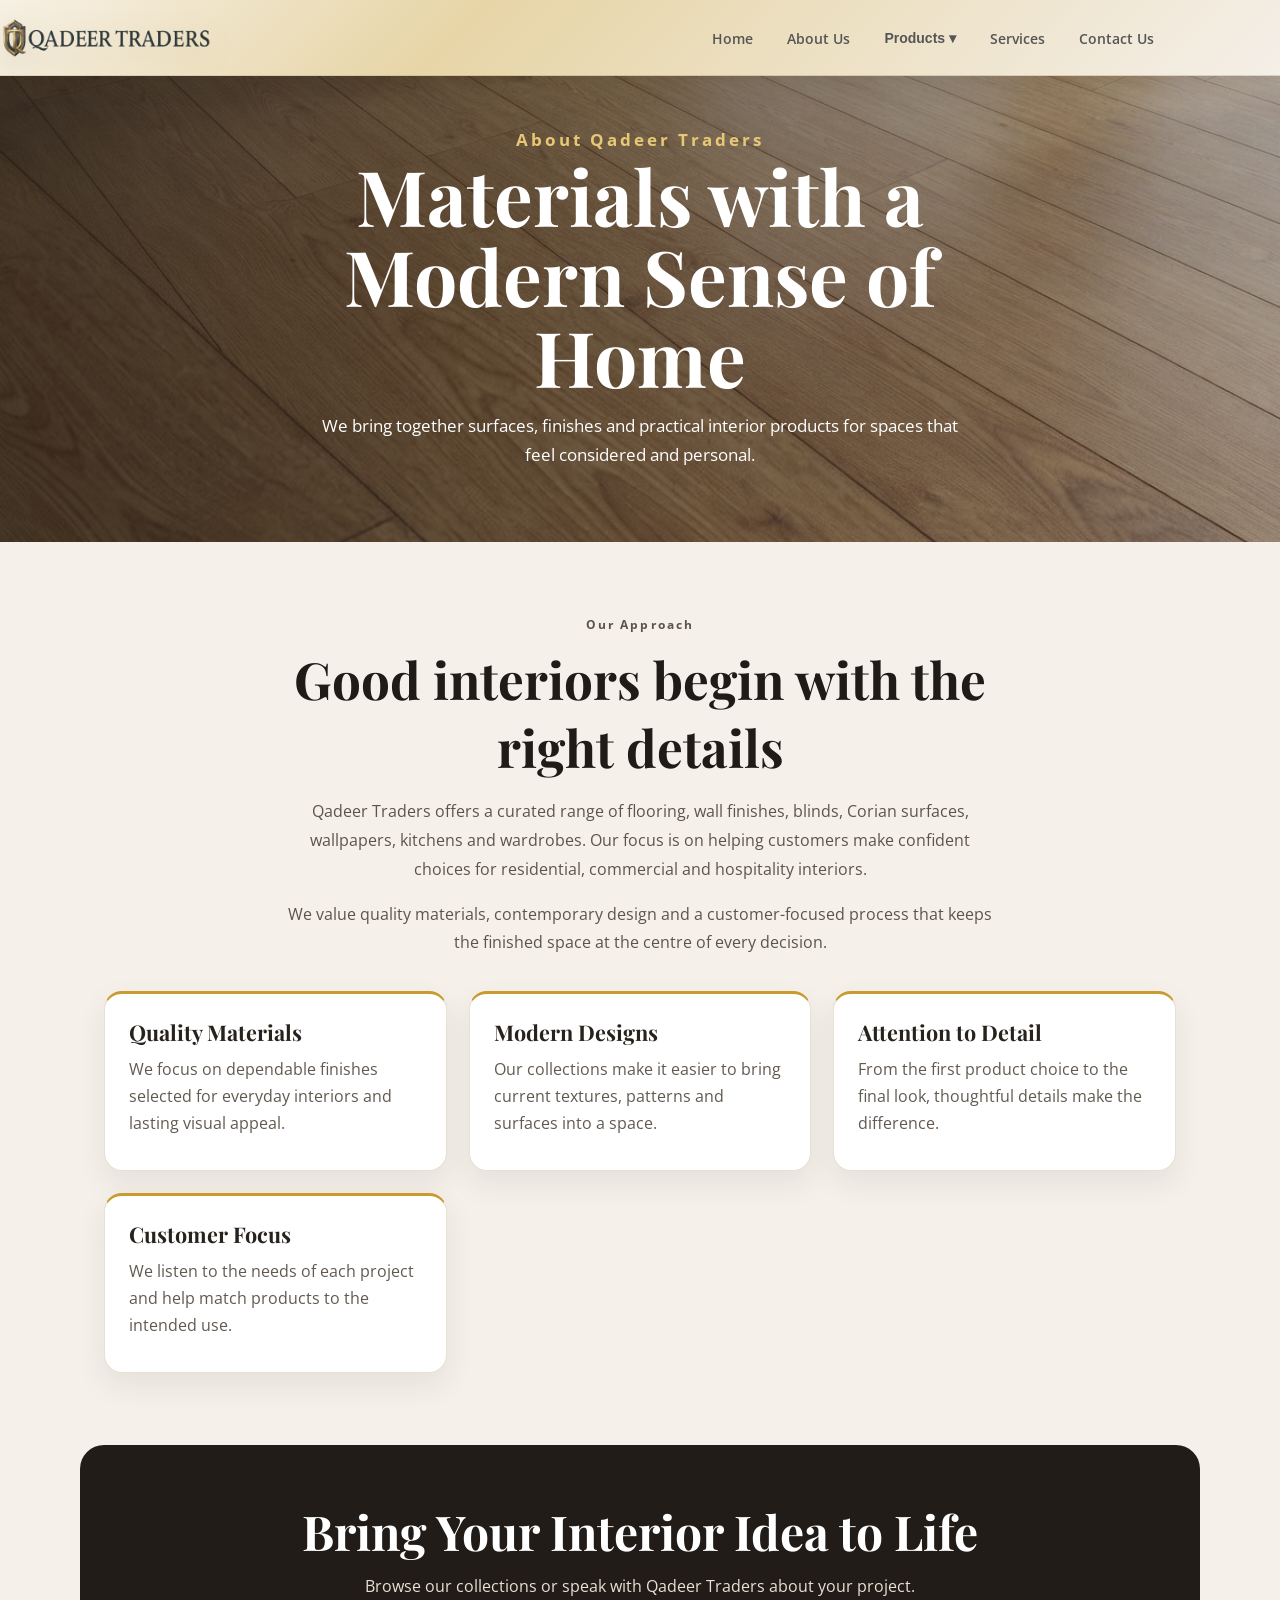
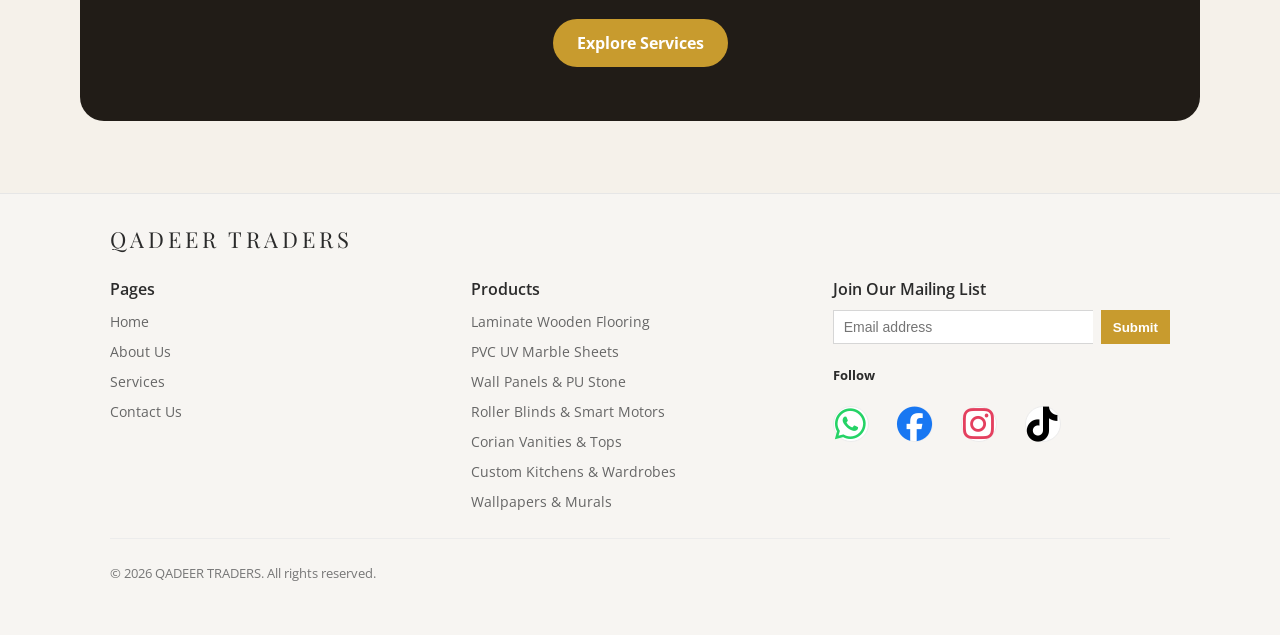
==== about-us.html @ 114cc66f "Initial commit" ====
<!doctype html>
<html lang="en">
  <head>
    <meta charset="utf-8" /><meta name="viewport" content="width=device-width, initial-scale=1" />
    <meta name="description" content="Learn about Qadeer Traders and its approach to modern interior materials and finishes." />
    <title>About Us | Qadeer Traders</title>
    <link rel="preconnect" href="https://fonts.googleapis.com" /><link rel="preconnect" href="https://fonts.gstatic.com" crossorigin />
    <link href="https://fonts.googleapis.com/css2?family=Playfair+Display:wght@400;700&family=Open+Sans:wght@300;400;600;700&display=swap" rel="stylesheet" /><link rel="stylesheet" href="styles.css" /><link rel="stylesheet" href="footer.css" /><link rel="stylesheet" href="responsive-nav.css" /><link rel="stylesheet" href="https://cdnjs.cloudflare.com/ajax/libs/font-awesome/6.7.2/css/all.min.css" />
  </head>
  <body class="inner-page">
    <header class="navbar"><div class="nav-container"><a href="index.html" class="brand"><img src="image.png" alt="QADEER TRADERS" class="brand-logo" /></a><nav class="nav" aria-label="Main navigation"><ul class="nav-list"><li class="nav-item"><a href="index.html" class="nav-link">Home</a></li><li class="nav-item"><a href="about-us.html" class="nav-link active">About Us</a></li><li class="nav-item dropdown"><button class="dropdown-toggle" aria-expanded="false">Products ▾</button><ul class="dropdown-menu"><li><a href="laminate-flooring.html">Laminate Wooden Flooring</a></li><li><a href="pvc-marble-sheets.html">PVC UV Marble Sheets</a></li><li><a href="wall-panels-pu-stone.html">Wall Panels &amp; PU Stone</a></li><li><a href="roller-blinds-smart-motors.html">Roller Blinds &amp; Smart Motors</a></li><li><a href="corian-vanities.html">Corian Vanities &amp; Tops</a></li><li><a href="custom-kitchens-wardrobes.html">Custom Kitchens &amp; Wardrobes</a></li><li><a href="wallpapers-murals.html">Wallpapers &amp; Murals</a></li></ul></li><li class="nav-item"><a href="services.html" class="nav-link">Services</a></li><li class="nav-item"><a href="contact-us.html" class="nav-link">Contact Us</a></li></ul></nav></div></header>
    <main><section class="inner-hero" style="background-image:url('pic.jpeg')"><div class="inner-hero-content"><p class="eyebrow">About Qadeer Traders</p><h1>Materials with a Modern Sense of Home</h1><p>We bring together surfaces, finishes and practical interior products for spaces that feel considered and personal.</p></div></section>
      <section class="inner-section"><div class="inner-copy section-heading"><p class="eyebrow">Our Approach</p><h2>Good interiors begin with the right details</h2><p>Qadeer Traders offers a curated range of flooring, wall finishes, blinds, Corian surfaces, wallpapers, kitchens and wardrobes. Our focus is on helping customers make confident choices for residential, commercial and hospitality interiors.</p><p>We value quality materials, contemporary design and a customer-focused process that keeps the finished space at the centre of every decision.</p></div><div class="value-grid"><article class="value-card"><h3>Quality Materials</h3><p>We focus on dependable finishes selected for everyday interiors and lasting visual appeal.</p></article><article class="value-card"><h3>Modern Designs</h3><p>Our collections make it easier to bring current textures, patterns and surfaces into a space.</p></article><article class="value-card"><h3>Attention to Detail</h3><p>From the first product choice to the final look, thoughtful details make the difference.</p></article><article class="value-card"><h3>Customer Focus</h3><p>We listen to the needs of each project and help match products to the intended use.</p></article></div></section>
      <section class="inner-cta"><h2>Bring Your Interior Idea to Life</h2><p>Browse our collections or speak with Qadeer Traders about your project.</p><a class="page-button" href="services.html">Explore Services</a></section></main>
    <div data-site-footer></div><script src="footer.js"></script><script src="responsive-nav.js"></script>
  </body>
</html>
---- styles.css ----
/* Basic reset and fonts */
* { box-sizing: border-box; }
html { scroll-behavior: smooth; }
body { margin: 0; font-family: 'Open Sans', system-ui, Arial, sans-serif; color: #333; overflow-x: hidden; }

.site-header { background: #ffffff; position: relative; z-index: 1200; padding-bottom:0; }
.top-row { display:flex; align-items:center; justify-content:space-between; padding:18px 20px; max-width:1100px; margin:0 auto; }
.left-spacer { width:120px; }
.logo { font-family: 'Playfair Display', serif; font-size:28px; letter-spacing:4px; color:#2b2b2b; text-align:center; }
.cta-wrap { width:120px; text-align:right; }
.cta { background:#c89b2e; color:#fff; border:none; padding:10px 14px; border-radius:6px; font-weight:600; cursor:pointer; }
.cta:hover { background:#b58920; }

.menu-btn { display:none; background:transparent; border:0; font-size:26px; cursor:pointer; padding:6px 8px; }

.main-nav ul { list-style:none; margin:0; padding:0; display:flex; gap:28px; justify-content:center; }
.main-nav a { text-decoration:none; color:#666; font-size:14px; padding:12px 0; display:block; font-weight:600; }
.main-nav a:hover { color:#222; }

.divider { height:0; background:transparent; margin-top:0; display:none; }


.content { max-width:1100px; margin:0 auto; padding:0; }

.video-wrap { position: relative; left: 50%; right: 50%; margin-left: -50vw; margin-right: -50vw; width: 100vw; }
.video-wrap video { width:100%; max-width:none; border-radius:0; display:block; margin:0; height:auto; }

#laminate-gallery { scroll-margin-top: 110px; }
.gallery-section { background: #f8f5f0; padding: 56px 20px 70px; }
.gallery-top { max-width: 1100px; margin: 0 auto 26px; text-align: center; }
.eyebrow { margin: 0 0 10px; color: #ad7d18; font-size: 12px; font-weight: 700; letter-spacing: 0.18em; }
.gallery-top h2 { margin: 0; font-family: 'Playfair Display', serif; font-size: clamp(2rem, 4vw, 3rem); color: #2d2c2b; }
.gallery-grid { max-width: 1200px; margin: 0 auto; display: grid; grid-template-columns: repeat(4, minmax(0, 1fr)); gap: 22px; }
.gallery-card { background: #fff; border: 1px solid #ece5dc; border-radius: 18px; overflow: hidden; box-shadow: 0 8px 24px rgba(34, 30, 24, 0.08); transition: transform 0.28s ease, box-shadow 0.28s ease; }
.gallery-card img { display: block; width: 100%; aspect-ratio: 1 / 1; object-fit: cover; transition: transform 0.45s ease; }
.gallery-card:hover { transform: translateY(-6px); box-shadow: 0 18px 34px rgba(34, 30, 24, 0.12); }
.gallery-card:hover img { transform: scale(1.06); }
.gallery-caption { padding: 14px 12px 16px; }
.gallery-caption h3 { margin: 0; font-size: 0.96rem; font-weight: 600; color: #2f2f2f; text-align: center; }

.about-section, .category-overview { padding: 56px 28px; max-width: 1260px; margin: 24px auto; }
.about-section { background: linear-gradient(180deg, rgba(255,255,255,0.98) 0%, rgba(246,241,233,0.98) 100%); border-radius: 30px; box-shadow: 0 28px 70px rgba(32, 28, 24, 0.12); border: 1px solid rgba(209, 199, 181, 0.4); }
.about-inner { max-width: 960px; margin: 0 auto; padding: 34px 36px; position: relative; }
.about-inner::before { content: ''; position: absolute; top: 18px; left: 28px; width: 86px; height: 4px; border-radius: 999px; background: #c89b2e; opacity: 0.96; }
.about-inner h2, .overview-head h2 { margin: 0 0 16px; font-family: 'Playfair Display', serif; font-size: clamp(2.2rem, 4vw, 3.4rem); color: #1f1a16; line-height: 1.06; letter-spacing: -0.04em; }
.about-inner p { margin: 0 0 16px; line-height: 1.75; color: #4a453f; font-size: 0.98rem; }
.about-inner .eyebrow { display: inline-flex; margin-bottom: 14px; color: #a37d1c; letter-spacing: 0.24em; font-size: 0.78rem; text-transform: uppercase; font-weight: 700; }
.about-inner a.button { display: inline-flex; align-items: center; gap: 10px; background: #1f1a16; color: #fff; padding: 14px 26px; border-radius: 999px; font-weight: 700; text-decoration: none; margin-top: 12px; transition: transform 0.24s ease, box-shadow 0.24s ease; }
.about-inner a.button:hover { transform: translateY(-2px); box-shadow: 0 14px 28px rgba(31, 26, 22, 0.16); }
.category-grid { max-width: 1260px; margin: 0 auto; display: grid; grid-template-columns: repeat(auto-fit, minmax(260px, 1fr)); gap: 26px; }
.category-card { overflow: hidden; border-radius: 24px; }
.category-card a { color: inherit; display: block; text-decoration: none; background: linear-gradient(180deg, rgba(255,255,255,0.94), rgba(255,255,255,0.94)); border: 1px solid rgba(224, 217, 204, 0.68); box-shadow: 0 20px 48px rgba(26, 22, 17, 0.08); transition: transform 0.28s ease, box-shadow 0.28s ease; }
.category-card a:hover { transform: translateY(-3px); box-shadow: 0 24px 52px rgba(26, 22, 17, 0.14); }
.category-card img { aspect-ratio: 16 / 10; }
.category-card .gallery-caption { padding: 24px 18px 22px; }
.overview-head { text-align: center; max-width: 720px; margin: 0 auto 38px; }

@media (max-width: 900px) {
  .category-grid { grid-template-columns: repeat(2, minmax(0, 1fr)); }
}

@media (max-width: 640px) {
  .category-grid { grid-template-columns: 1fr; }
}

@media (max-width: 520px) {
  .gallery-grid { grid-template-columns: 1fr; }
}

/* ---------- New navbar styles (Option A) ---------- */
.navbar {
  background: linear-gradient(135deg, #f7f1e5 0%, #e7d5a7 36%, #f4efe8 100%);
  position: fixed;
  top: 0;
  left: 0;
  right: 0;
  z-index: 9999;
  box-shadow: 0 8px 22px rgba(73, 58, 30, 0.12);
  border-bottom: 1px solid rgba(118, 90, 46, 0.18);
  backdrop-filter: blur(6px);
}
/* push page content under navbar so it isn't covered */
body { padding-top: 54px; }
.nav-container {
  max-width: 1100px;
  margin: 0 auto;
  padding: 12px 20px 12px 0;
  display: flex;
  align-items: center;
  justify-content: flex-start;
  gap: 18px;
}
.nav {
  display: flex;
  align-items: center;
  position: relative;
  margin-left: auto;
  margin-right: 10px;
}
.brand {
  display: inline-flex;
  align-items: center;
  flex: 0 0 auto;
  text-decoration: none;
  margin-right: 18px;
  margin-left: -118px;
  padding: 4px 0;
  background: transparent;
}
.brand-logo {
  display: block;
  width: clamp(210px, 20vw, 330px);
  height: auto;
  max-height: 90px;
  object-fit: contain;
  background: transparent;
  filter: drop-shadow(0 8px 16px rgba(80, 62, 28, 0.15));
}
.nav-list { list-style:none; margin:0; padding:0; display:flex; align-items:center; gap:22px; }
.nav-item a, .dropdown-toggle { color:#555; text-decoration:none; font-weight:600; background:transparent; border:0; padding:8px 6px; cursor:pointer; font-size:14px; }
.nav-item a, .dropdown-toggle { color:#555; text-decoration:none; font-weight:600; background:transparent; border:0; padding:8px 6px; cursor:pointer; font-size:14px; }
.nav-item a, .nav-item a:focus, .dropdown-toggle, .dropdown-toggle:focus { outline: none; }
.dropdown-toggle { display:flex; align-items:center; justify-content:space-between; gap:8px; }
.hide-mobile { display:list-item; }
.nav-item a:hover, .dropdown-toggle:hover { color:#222; }

.dropdown { position:relative; }
.dropdown-menu { position:absolute; top:calc(100% + 8px); left:50%; transform:translateX(-50%); background:#fff; min-width:220px; max-width:90vw; box-shadow:0 6px 18px rgba(0,0,0,0.08); border-radius:6px; overflow:hidden; display:none; padding:8px 0; z-index:10000; }
.dropdown-menu li { padding:0; }
.dropdown-menu a { display:block; padding:10px 16px; color:#444; font-weight:500; font-size:14px; }
.dropdown-menu a:hover { background:#f7f7f7; color:#111; }
.dropdown:hover > .dropdown-menu { display:block; }

/* Mobile: toggle nav into vertical menu */
.nav-toggle { display:none; margin-left:auto; background:transparent; border:0; font-size:26px; cursor:pointer; padding:6px; }
.nav-toggle:focus { outline: none; }
.navbar.menu-open .nav { display:block; }

/* Mobile full-screen overlay (Dribbble-like) */
.mobile-menu-overlay { position: fixed; inset: 0; background: rgba(0,0,0,0.35); display: flex; align-items: flex-start; justify-content: center; padding: 28px 20px; visibility: hidden; opacity: 0; transition: opacity 220ms ease, visibility 220ms; z-index: 20000; }
.mobile-menu-overlay.open { visibility: visible; opacity: 1; }
.mobile-menu-inner { width: 100%; max-width: 480px; background: #fff; border-radius: 10px; box-shadow: 0 30px 80px rgba(0,0,0,0.2); padding: 22px; position: relative; max-height: 92vh; overflow:auto; }
.mobile-close { position: absolute; top: 12px; right: 14px; background: transparent; border:0; font-size:22px; cursor:pointer; }
.mobile-brand { font-family: 'Playfair Display', serif; font-size:22px; letter-spacing:4px; color:#2b2b2b; text-align:center; margin:10px 0 18px; }
.mobile-menu-list { list-style:none; margin:0; padding:0; }
.mobile-item { padding:10px 6px; border-bottom:1px solid #f0f0f0; }
.mobile-item a { text-decoration:none; color:#333; font-weight:600; display:block; padding:8px 4px; }
.accordion-toggle { background:transparent; border:0; font-weight:700; font-size:15px; width:100%; text-align:left; padding:8px 4px; cursor:pointer; }
.accordion-panel { list-style:none; margin:8px 0 0; padding-left:10px; display:none; }
.accordion-panel li { padding:8px 0; }
.mobile-cta-wrap { display:none; }
.mobile-cta { display:none; }

.no-scroll { overflow: hidden; }


@media (max-width:1024px) {
  .nav-container {
    padding: 12px 16px;
    flex-direction: row;
    align-items: center;
    justify-content: space-between;
    gap: 8px;
  }
  .brand {
    text-align: left;
    margin-left: 0;
    margin-right: 0;
    order: 1;
  }
  .nav-toggle {
    display: block;
    order: 2;
    margin-left: auto;
  }
  .nav { display:none; }
  .hide-mobile { display:none !important; }
  body { padding-top: 64px; }
}

@media (max-width:900px) {
  /* Mobile/tablet: brand on the left, hamburger on the right */
  .nav-container {
    padding: 12px 16px;
    flex-direction: row;
    align-items: center;
    justify-content: space-between;
    gap: 8px;
  }
  .brand {
    text-align: left;
    margin-left: 0;
    margin-right: 0;
    order: 1;
  }
  .nav-toggle {
    display: block;
    order: 2;
    margin-left: auto;
  }
  /* Hide desktop inline nav and show hamburger for mobile */
  .nav { display:none; }
  .hide-mobile { display:none !important; }
  /* Dropdowns on mobile overlay handled in overlay markup */
  body { padding-top: 64px; }
}

@media (max-width:420px) {
  .brand { font-size:18px; letter-spacing:2px; }
}

/* Footer styles matching navbar color palette */
.site-footer { background: #f7f5f2; color: #2b2b2b; padding:30px 0 40px; border-top:1px solid #e6e6e6; }
.footer-inner { max-width:1100px; margin:0 auto; padding:0 20px; }
.footer-top { padding-bottom:12px; }
.footer-logo { font-family: 'Playfair Display', serif; font-size:22px; letter-spacing:4px; color:#2b2b2b; text-align:left; }
.footer-row { display:grid; grid-template-columns:repeat(3,1fr); gap:24px; padding-top:12px; }
.footer-col h4 { margin:0 0 10px 0; font-weight:600; color:#2b2b2b; }
.footer-col ul { list-style:none; padding:0; margin:0; }
.footer-col li { margin:8px 0; }
.footer-col a { color:#666; text-decoration:none; font-size:14px; }
.footer-col a:hover { color:#222; }

.newsletter-form { display:flex; gap:8px; margin-top:6px; }
.newsletter-form input { flex:1; padding:8px 10px; border:1px solid #d6d6d6; border-right:0; font-size:14px; }
.newsletter-form button { background:#c89b2e; color:#fff; border:0; padding:8px 12px; cursor:pointer; font-weight:600; }
.newsletter-form button:hover { background:#b58920; }

.follow { margin-top:12px; }
.socials a { display:inline-block; width:36px; height:36px; line-height:36px; text-align:center; border-radius:50%; background:#fff; color:#666; margin-right:8px; text-decoration:none; font-size:12px; border:1px solid #ececec; }
.socials a svg { width:18px; height:18px; vertical-align:middle; fill:#666; }
.socials a:hover svg { fill:#2b2b2b; }

/* Font Awesome social-icons styles from user */
.social-icons { display: flex; gap: 20px; }
.social-icons a { font-size: 35px; text-decoration: none; color: #333; transition: 0.3s; display:inline-flex; align-items:center; justify-content:center; }
.social-icons a:hover { transform: scale(1.2); }
.social-icons .fa-whatsapp { color: #25D366; }
.social-icons .fa-facebook { color: #1877F2; }
.social-icons .fa-instagram { color: #E4405F; }
.social-icons .fa-tiktok { color: #000000; }

.footer-bottom { border-top:1px solid #ececec; margin-top:18px; padding-top:12px; text-align:left; color:#777; font-size:13px; }

@media (max-width:900px) {
  .footer-row { grid-template-columns:repeat(2,1fr); }
}

@media (max-width:480px) {
  .footer-row { grid-template-columns:1fr; }
  .footer-logo { text-align:left; }
  .footer-col { text-align:left; }
  .footer-bottom { text-align:left; }
  .newsletter-form { justify-content:flex-start; }
}

/* Responsive tweaks */
@media (max-width:700px) {
  .left-spacer, .cta-wrap { width:auto; }
  .top-row { padding:12px 16px; }
  .logo { font-size:22px; }
  .main-nav ul { gap:14px; flex-wrap:wrap; padding:6px 0; }
  .cta { padding:8px 10px; }
}

/* Mobile / Tablet breakpoints */
@media (max-width:900px) {
  /* Layout header like desktop: logo centered, nav below (single row) */
  .menu-btn { display:none; }
  .top-row { padding:12px 16px; max-width:100%; flex-direction:column; align-items:center; gap:6px; }
  .left-spacer { display:none; }
  .logo { font-size:20px; }
  .cta-wrap { width: auto; position:relative; }
  .site-header .main-nav { position: relative; top: auto; left: auto; right: auto; display: block; background: transparent; z-index: 999; box-shadow: none; }
  .site-header .main-nav ul { flex-direction: row; gap:18px; padding:8px 12px; justify-content:center; overflow-x:auto; -webkit-overflow-scrolling: touch; flex-wrap:nowrap; }
  .site-header .main-nav li a { padding:8px 6px; border-bottom:none; white-space:nowrap; font-size:14px; }
  .site-header.nav-open .main-nav { display:block; }
  /* On small screens, make video fit inside viewport (no forced full-bleed)
     and keep header above it */
  .video-wrap { left: 0; margin-left: 0; margin-right: 0; width: 100%; }
}

/* Hide horizontal scrollbar for nav and compress on very small screens */
.site-header .main-nav ul::-webkit-scrollbar { display: none; }
.site-header .main-nav ul { -ms-overflow-style: none; scrollbar-width: none; }

@media (max-width:420px) {
  /* Force single-line nav by compressing sizes */
  .logo { font-size:16px; letter-spacing:1px; }
  .site-header .main-nav ul { gap:6px; padding:4px 6px; justify-content:center; flex-wrap:nowrap; }
  .site-header .main-nav li { flex: 0 0 auto; }
  .site-header .main-nav li a { font-size:12px; padding:4px 6px; }
  .top-row { padding-bottom:4px; }
  .video-wrap { margin-top:6px; }
}

/* Shared content pages */
.inner-page { background: #f5f1ea; min-height: 100vh; overflow-x: hidden; }
.inner-hero { min-height: 390px; display: grid; place-items: center; padding: 72px 20px; color: #fff; text-align: center; background-position: center; background-size: cover; position: relative; }
.inner-hero::before { content: ''; position: absolute; inset: 0; background: linear-gradient(90deg, rgba(27, 23, 18, 0.72), rgba(27, 23, 18, 0.28)); }
.inner-hero-content { position: relative; max-width: 760px; }
.inner-hero .eyebrow { color: #e7c875; }
.inner-hero h1 { margin: 0 0 16px; font-family: 'Playfair Display', serif; font-size: clamp(2.6rem, 6vw, 5.2rem); line-height: 1.05; }
.inner-hero p { margin: 0 auto; max-width: 640px; line-height: 1.7; font-size: 1.05rem; }
.inner-section { max-width: 1120px; margin: 0 auto; padding: 72px 24px; }
.section-heading { max-width: 720px; margin: 0 auto 34px; text-align: center; }
.section-heading h2 { margin: 0 0 14px; font-family: 'Playfair Display', serif; font-size: clamp(2rem, 4vw, 3.2rem); color: #201b17; }
.section-heading p, .inner-copy p { color: #5b544b; line-height: 1.8; }
.service-grid, .value-grid { display: grid; grid-template-columns: repeat(3, minmax(0, 1fr)); gap: 22px; }
.service-card, .value-card, .contact-panel { background: #fff; border: 1px solid #e9e0d5; border-radius: 18px; overflow: hidden; box-shadow: 0 12px 30px rgba(34, 30, 24, 0.08); }
.service-card img { width: 100%; aspect-ratio: 16 / 10; object-fit: cover; }
.service-card-content, .value-card { padding: 24px; }
.service-card h3, .value-card h3 { margin: 0 0 10px; color: #28221c; font-family: 'Playfair Display', serif; font-size: 1.35rem; }
.service-card p, .value-card p { margin: 0; color: #625a51; line-height: 1.7; }
.value-card { min-height: 180px; border-top: 3px solid #c89b2e; }
.inner-cta { margin: 0 auto 72px; max-width: 1120px; padding: 54px 24px; text-align: center; color: #fff; background: #211c17; border-radius: 24px; }
.inner-cta h2 { margin: 0 0 12px; font-family: 'Playfair Display', serif; font-size: clamp(2rem, 4vw, 3rem); }
.inner-cta p { margin: 0 0 22px; color: #e8e0d5; }
.page-button { display: inline-flex; align-items: center; justify-content: center; padding: 13px 24px; border-radius: 999px; background: #c89b2e; color: #fff; font-weight: 700; text-decoration: none; }
.contact-layout { display: grid; grid-template-columns: 0.8fr 1.2fr; gap: 24px; align-items: start; }
.contact-panel { padding: 28px; }
.contact-panel h2 { margin: 0 0 18px; font-family: 'Playfair Display', serif; color: #28221c; }
.contact-detail { display: block; margin: 16px 0; color: #4d453c; line-height: 1.6; text-decoration: none; }
.contact-detail strong { display: block; color: #a07918; font-size: 0.78rem; letter-spacing: 0.12em; text-transform: uppercase; }
.contact-form { display: grid; gap: 14px; }
.contact-form label { display: grid; gap: 6px; color: #4d453c; font-size: 0.9rem; font-weight: 600; }
.contact-form input, .contact-form select, .contact-form textarea { width: 100%; border: 1px solid #ddd2c5; border-radius: 8px; padding: 12px 13px; font: inherit; background: #fffdf9; }
.contact-form textarea { min-height: 130px; resize: vertical; }
.contact-form button { border: 0; cursor: pointer; width: fit-content; }
@media (max-width: 960px) {
  .service-grid, .value-grid { grid-template-columns: repeat(2, minmax(0, 1fr)); }
  .contact-layout { grid-template-columns: 1fr; }
}

@media (max-width: 760px) {
  .service-grid, .value-grid, .contact-layout { grid-template-columns: 1fr; }
  .inner-hero { min-height: 340px; padding: 64px 18px; }
  .inner-hero h1 { font-size: clamp(2.25rem, 10vw, 3.5rem); }
  .inner-hero p { font-size: 0.96rem; }
  .inner-section { padding: 52px 18px; }
  .section-heading h2 { font-size: clamp(1.9rem, 8vw, 2.7rem); }
  .contact-panel { padding: 22px; }
  .inner-cta { margin: 0 18px 52px; padding: 42px 20px; }
}

@media (max-width: 480px) {
  .inner-hero { min-height: 300px; padding: 52px 16px; }
  .inner-hero h1 { font-size: clamp(2rem, 11vw, 2.8rem); }
  .inner-section { padding: 42px 14px; }
  .service-card-content, .value-card { padding: 20px; }
  .inner-cta { margin: 0 12px 42px; border-radius: 18px; padding: 36px 18px; }
  .inner-cta h2 { font-size: 2rem; }
  .page-button, .contact-form button { width: 100%; }
}
---- footer.css ----
.site-footer { background: #f7f5f2; color: #2b2b2b; padding:30px 0 40px; border-top:1px solid #e6e6e6; }
.footer-inner { max-width:1100px; margin:0 auto; padding:0 20px; }
.footer-top { padding-bottom:12px; }
.footer-logo { font-family: 'Playfair Display', serif; font-size:22px; letter-spacing:4px; color:#2b2b2b; text-align:left; }
.footer-row { display:grid; grid-template-columns:repeat(3,1fr); gap:24px; padding-top:12px; }
.footer-col h4 { margin:0 0 10px 0; font-weight:600; color:#2b2b2b; }
.footer-col ul { list-style:none; padding:0; margin:0; }
.footer-col li { margin:8px 0; }
.footer-col a { color:#666; text-decoration:none; font-size:14px; }
.footer-col a:hover { color:#222; }
.newsletter-form { display:flex; gap:8px; margin-top:6px; }
.newsletter-form input { flex:1; padding:8px 10px; border:1px solid #d6d6d6; border-right:0; font-size:14px; }
.newsletter-form button { background:#c89b2e; color:#fff; border:0; padding:8px 12px; cursor:pointer; font-weight:600; }
.newsletter-form button:hover { background:#b58920; }
.follow { margin-top:12px; }
.socials a { display:inline-block; width:36px; height:36px; line-height:36px; text-align:center; border-radius:50%; background:#fff; color:#666; margin-right:8px; text-decoration:none; font-size:12px; border:1px solid #ececec; }
.socials a svg { width:18px; height:18px; vertical-align:middle; fill:#666; }
.socials a:hover svg { fill:#2b2b2b; }
.social-icons { display: flex; gap: 20px; }
.social-icons a { font-size: 35px; text-decoration: none; color: #333; transition: 0.3s; display:inline-flex; align-items:center; justify-content:center; }
.social-icons a:hover { transform: scale(1.2); }
.social-icons .fa-whatsapp { color: #25D366; }
.social-icons .fa-facebook { color: #1877F2; }
.social-icons .fa-instagram { color: #E4405F; }
.social-icons .fa-tiktok { color: #000000; }
.footer-bottom { border-top:1px solid #ececec; margin-top:18px; padding-top:12px; text-align:left; color:#777; font-size:13px; }
@media (max-width:900px) { .footer-row { grid-template-columns:repeat(2,1fr); } }
@media (max-width:480px) { .footer-row { grid-template-columns:1fr; } .footer-logo { text-align:left; } .footer-col { text-align:left; } .footer-bottom { text-align:left; } .newsletter-form { justify-content:flex-start; } }
---- responsive-nav.css ----
.mobile-nav-toggle { display: none; border: 0; background: transparent; color: #444; cursor: pointer; font-size: 27px; line-height: 1; padding: 8px; }
.no-scroll { overflow: hidden; }

@media (max-width: 900px) {
  .navbar .nav-container { flex-direction: row; align-items: center; justify-content: space-between; gap: 8px; padding: 12px 16px; flex-wrap: wrap; }
  .navbar .brand { order: 1; margin-left: 0; margin-right: 0; }
  .mobile-nav-toggle { display: block; order: 2; margin-left: auto; }
  .navbar .nav { display: none; width: 100%; order: 3; }
  .navbar .nav.mobile-open { display: block; }
  .navbar .nav-list { width: 100%; flex-direction: column; align-items: stretch; gap: 0; padding: 8px 0 12px; }
  .navbar .nav-item { width: 100%; }
  .navbar .nav-link, .navbar .dropdown-toggle { display: block; width: 100%; padding: 12px 10px; text-align: left; }
  .navbar .dropdown-menu { position: static; transform: none; min-width: 0; width: 100%; margin: 0; border-radius: 6px; box-shadow: none; display: none; }
  .navbar .dropdown.open > .dropdown-menu { display: block; }
  .navbar .dropdown-menu a { padding: 10px 20px; }
}
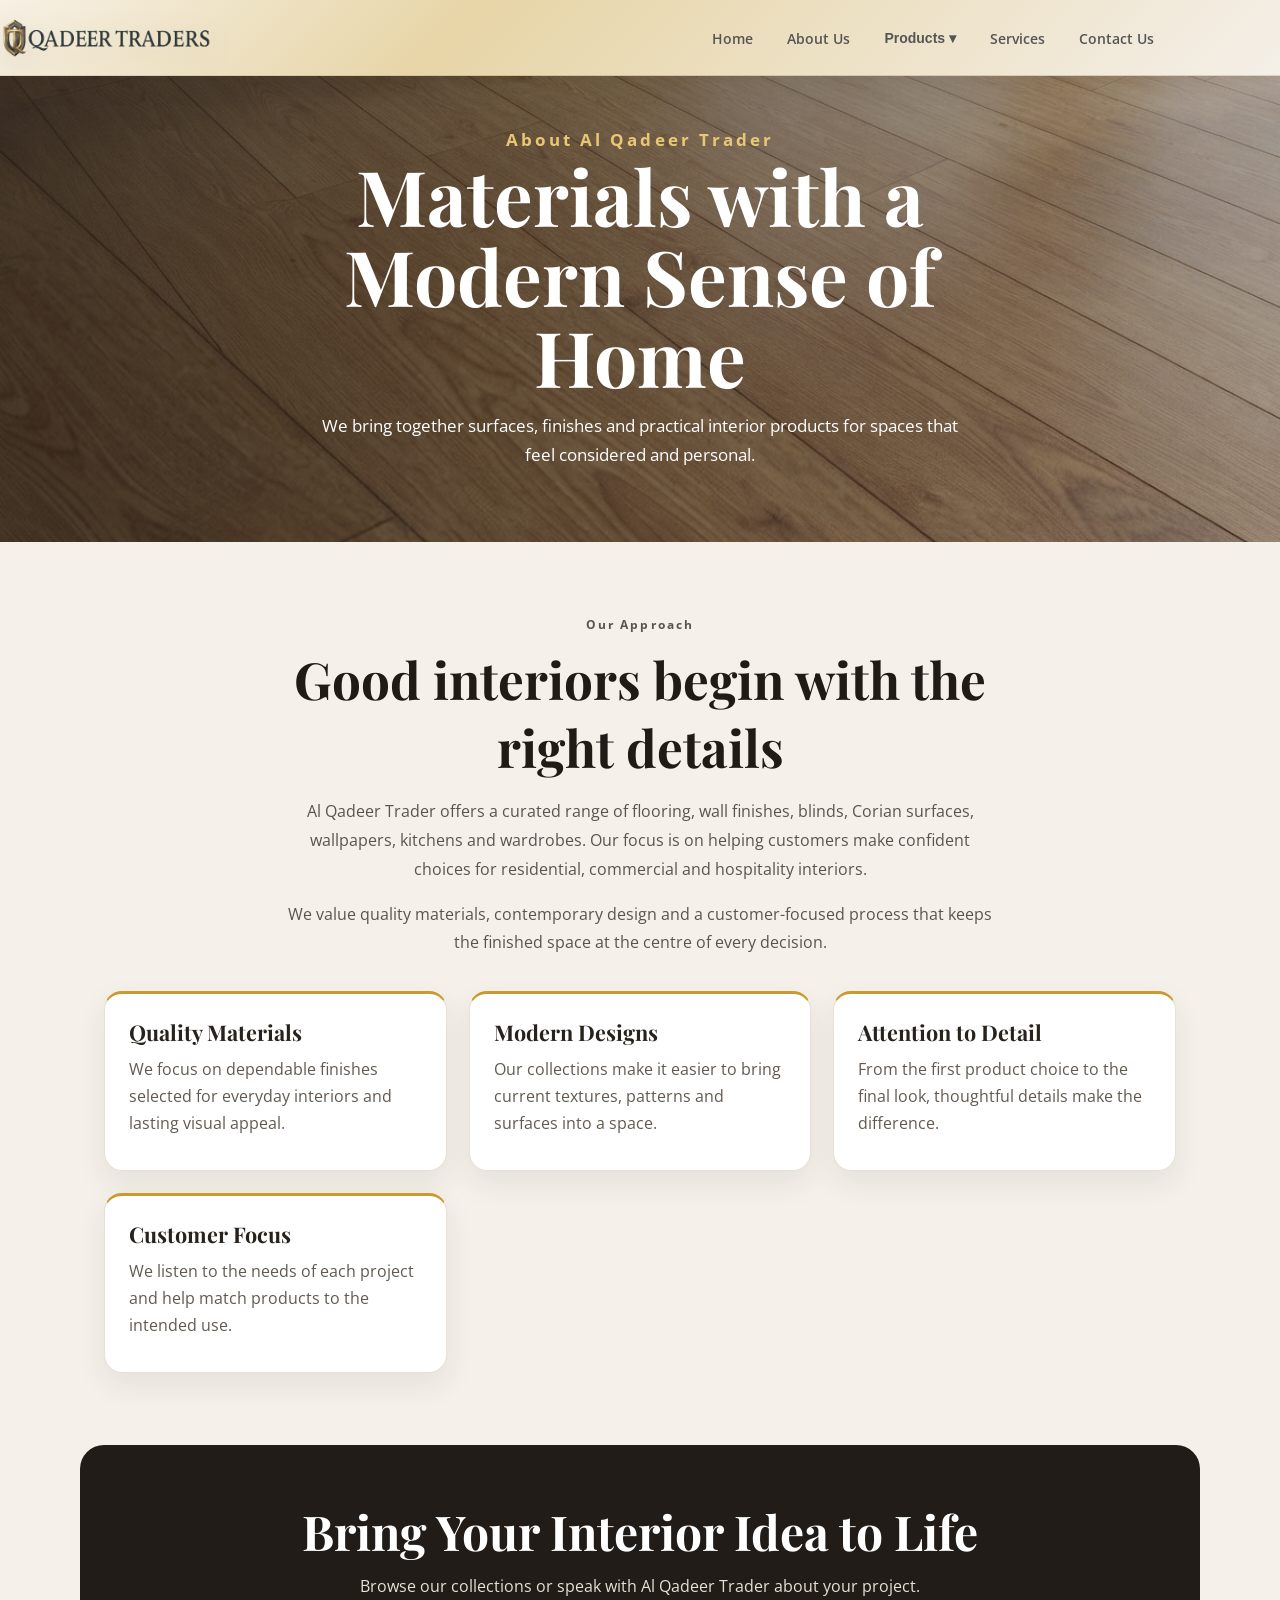
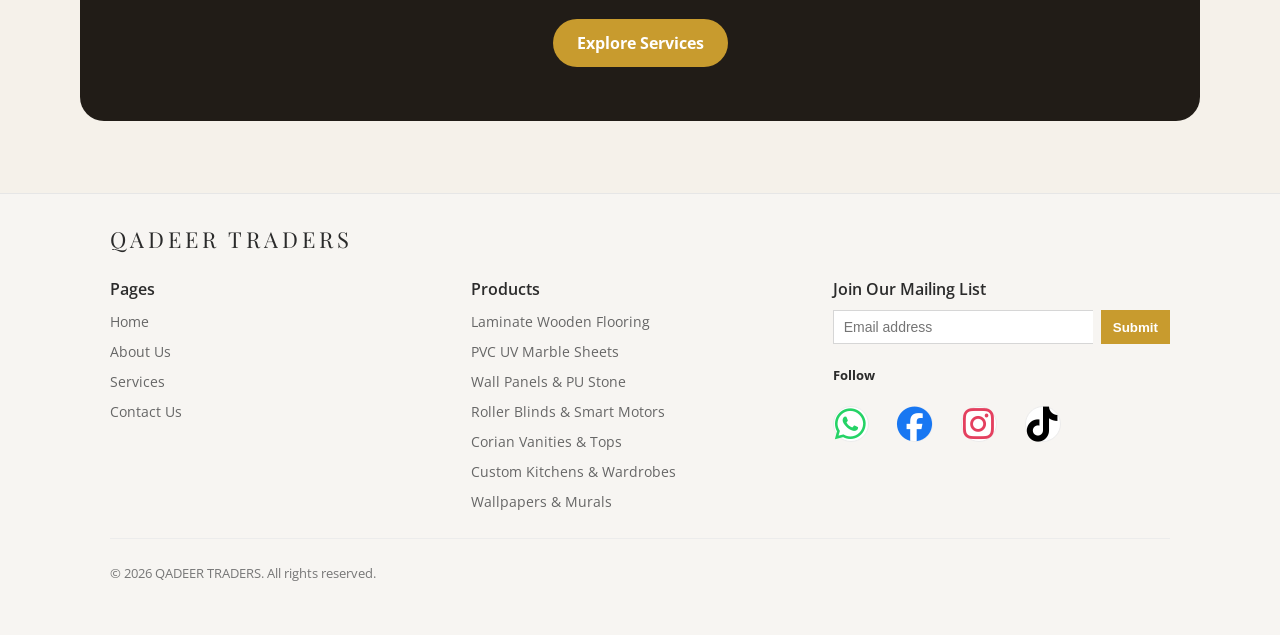
==== commit f04ff328: "Rename Qadeer Traders to AL Qadeer Traders across the app" ====
--- a/about-us.html
+++ b/about-us.html
@@ -2,16 +2,16 @@
 <html lang="en">
   <head>
     <meta charset="utf-8" /><meta name="viewport" content="width=device-width, initial-scale=1" />
-    <meta name="description" content="Learn about Qadeer Traders and its approach to modern interior materials and finishes." />
-    <title>About Us | Qadeer Traders</title>
+    <meta name="description" content="Learn about Al Qadeer Trader and its approach to modern interior materials and finishes." />
+    <title>About Us | Al Qadeer Trader</title>
     <link rel="preconnect" href="https://fonts.googleapis.com" /><link rel="preconnect" href="https://fonts.gstatic.com" crossorigin />
     <link href="https://fonts.googleapis.com/css2?family=Playfair+Display:wght@400;700&family=Open+Sans:wght@300;400;600;700&display=swap" rel="stylesheet" /><link rel="stylesheet" href="styles.css" /><link rel="stylesheet" href="footer.css" /><link rel="stylesheet" href="responsive-nav.css" /><link rel="stylesheet" href="https://cdnjs.cloudflare.com/ajax/libs/font-awesome/6.7.2/css/all.min.css" />
   </head>
   <body class="inner-page">
     <header class="navbar"><div class="nav-container"><a href="index.html" class="brand"><img src="image.png" alt="QADEER TRADERS" class="brand-logo" /></a><nav class="nav" aria-label="Main navigation"><ul class="nav-list"><li class="nav-item"><a href="index.html" class="nav-link">Home</a></li><li class="nav-item"><a href="about-us.html" class="nav-link active">About Us</a></li><li class="nav-item dropdown"><button class="dropdown-toggle" aria-expanded="false">Products ▾</button><ul class="dropdown-menu"><li><a href="laminate-flooring.html">Laminate Wooden Flooring</a></li><li><a href="pvc-marble-sheets.html">PVC UV Marble Sheets</a></li><li><a href="wall-panels-pu-stone.html">Wall Panels &amp; PU Stone</a></li><li><a href="roller-blinds-smart-motors.html">Roller Blinds &amp; Smart Motors</a></li><li><a href="corian-vanities.html">Corian Vanities &amp; Tops</a></li><li><a href="custom-kitchens-wardrobes.html">Custom Kitchens &amp; Wardrobes</a></li><li><a href="wallpapers-murals.html">Wallpapers &amp; Murals</a></li></ul></li><li class="nav-item"><a href="services.html" class="nav-link">Services</a></li><li class="nav-item"><a href="contact-us.html" class="nav-link">Contact Us</a></li></ul></nav></div></header>
-    <main><section class="inner-hero" style="background-image:url('pic.jpeg')"><div class="inner-hero-content"><p class="eyebrow">About Qadeer Traders</p><h1>Materials with a Modern Sense of Home</h1><p>We bring together surfaces, finishes and practical interior products for spaces that feel considered and personal.</p></div></section>
-      <section class="inner-section"><div class="inner-copy section-heading"><p class="eyebrow">Our Approach</p><h2>Good interiors begin with the right details</h2><p>Qadeer Traders offers a curated range of flooring, wall finishes, blinds, Corian surfaces, wallpapers, kitchens and wardrobes. Our focus is on helping customers make confident choices for residential, commercial and hospitality interiors.</p><p>We value quality materials, contemporary design and a customer-focused process that keeps the finished space at the centre of every decision.</p></div><div class="value-grid"><article class="value-card"><h3>Quality Materials</h3><p>We focus on dependable finishes selected for everyday interiors and lasting visual appeal.</p></article><article class="value-card"><h3>Modern Designs</h3><p>Our collections make it easier to bring current textures, patterns and surfaces into a space.</p></article><article class="value-card"><h3>Attention to Detail</h3><p>From the first product choice to the final look, thoughtful details make the difference.</p></article><article class="value-card"><h3>Customer Focus</h3><p>We listen to the needs of each project and help match products to the intended use.</p></article></div></section>
-      <section class="inner-cta"><h2>Bring Your Interior Idea to Life</h2><p>Browse our collections or speak with Qadeer Traders about your project.</p><a class="page-button" href="services.html">Explore Services</a></section></main>
+    <main><section class="inner-hero" style="background-image:url('pic.jpeg')"><div class="inner-hero-content"><p class="eyebrow">About Al Qadeer Trader</p><h1>Materials with a Modern Sense of Home</h1><p>We bring together surfaces, finishes and practical interior products for spaces that feel considered and personal.</p></div></section>
+      <section class="inner-section"><div class="inner-copy section-heading"><p class="eyebrow">Our Approach</p><h2>Good interiors begin with the right details</h2><p>Al Qadeer Trader offers a curated range of flooring, wall finishes, blinds, Corian surfaces, wallpapers, kitchens and wardrobes. Our focus is on helping customers make confident choices for residential, commercial and hospitality interiors.</p><p>We value quality materials, contemporary design and a customer-focused process that keeps the finished space at the centre of every decision.</p></div><div class="value-grid"><article class="value-card"><h3>Quality Materials</h3><p>We focus on dependable finishes selected for everyday interiors and lasting visual appeal.</p></article><article class="value-card"><h3>Modern Designs</h3><p>Our collections make it easier to bring current textures, patterns and surfaces into a space.</p></article><article class="value-card"><h3>Attention to Detail</h3><p>From the first product choice to the final look, thoughtful details make the difference.</p></article><article class="value-card"><h3>Customer Focus</h3><p>We listen to the needs of each project and help match products to the intended use.</p></article></div></section>
+      <section class="inner-cta"><h2>Bring Your Interior Idea to Life</h2><p>Browse our collections or speak with Al Qadeer Trader about your project.</p><a class="page-button" href="services.html">Explore Services</a></section></main>
     <div data-site-footer></div><script src="footer.js"></script><script src="responsive-nav.js"></script>
   </body>
 </html>
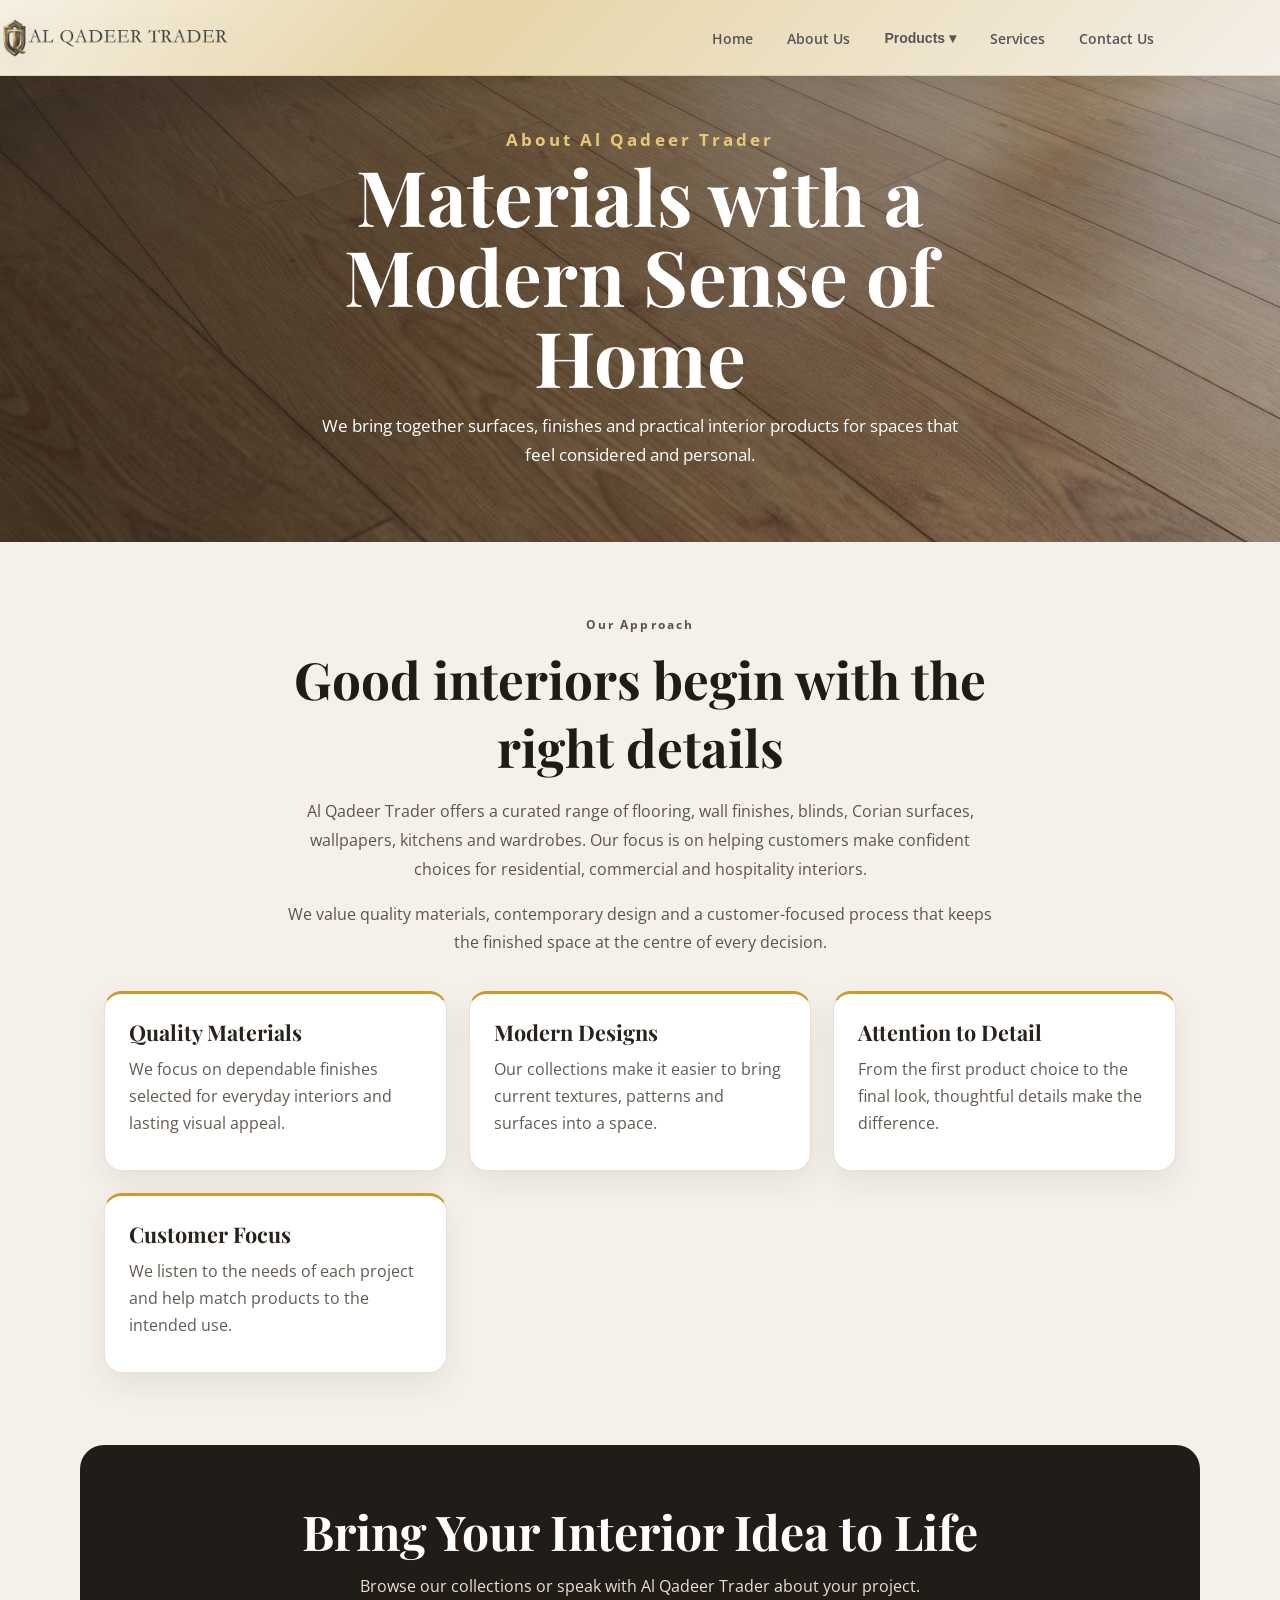
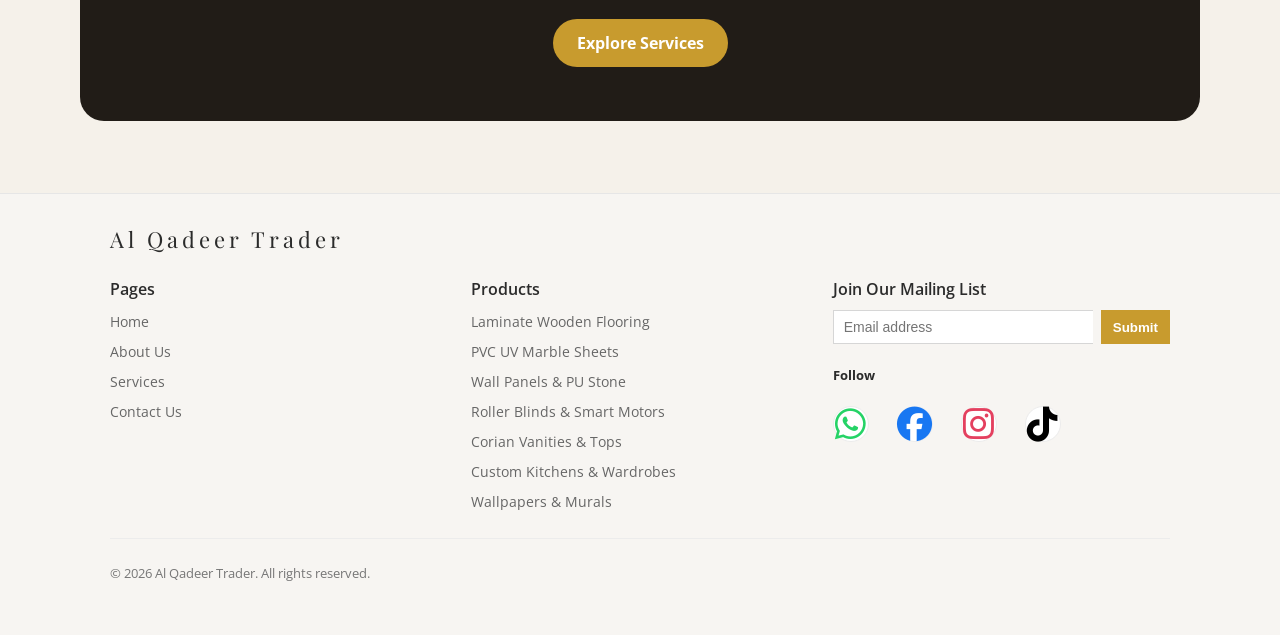
==== commit 9a492813: "Rename Qadeer Traders to AL Qadeer Traders across the app" ====
--- a/about-us.html
+++ b/about-us.html
@@ -8,7 +8,7 @@
     <link href="https://fonts.googleapis.com/css2?family=Playfair+Display:wght@400;700&family=Open+Sans:wght@300;400;600;700&display=swap" rel="stylesheet" /><link rel="stylesheet" href="styles.css" /><link rel="stylesheet" href="footer.css" /><link rel="stylesheet" href="responsive-nav.css" /><link rel="stylesheet" href="https://cdnjs.cloudflare.com/ajax/libs/font-awesome/6.7.2/css/all.min.css" />
   </head>
   <body class="inner-page">
-    <header class="navbar"><div class="nav-container"><a href="index.html" class="brand"><img src="image.png" alt="QADEER TRADERS" class="brand-logo" /></a><nav class="nav" aria-label="Main navigation"><ul class="nav-list"><li class="nav-item"><a href="index.html" class="nav-link">Home</a></li><li class="nav-item"><a href="about-us.html" class="nav-link active">About Us</a></li><li class="nav-item dropdown"><button class="dropdown-toggle" aria-expanded="false">Products ▾</button><ul class="dropdown-menu"><li><a href="laminate-flooring.html">Laminate Wooden Flooring</a></li><li><a href="pvc-marble-sheets.html">PVC UV Marble Sheets</a></li><li><a href="wall-panels-pu-stone.html">Wall Panels &amp; PU Stone</a></li><li><a href="roller-blinds-smart-motors.html">Roller Blinds &amp; Smart Motors</a></li><li><a href="corian-vanities.html">Corian Vanities &amp; Tops</a></li><li><a href="custom-kitchens-wardrobes.html">Custom Kitchens &amp; Wardrobes</a></li><li><a href="wallpapers-murals.html">Wallpapers &amp; Murals</a></li></ul></li><li class="nav-item"><a href="services.html" class="nav-link">Services</a></li><li class="nav-item"><a href="contact-us.html" class="nav-link">Contact Us</a></li></ul></nav></div></header>
+    <header class="navbar"><div class="nav-container"><a href="index.html" class="brand"><img src="image.png" alt="Al Qadeer Trader" class="brand-logo" /></a><nav class="nav" aria-label="Main navigation"><ul class="nav-list"><li class="nav-item"><a href="index.html" class="nav-link">Home</a></li><li class="nav-item"><a href="about-us.html" class="nav-link active">About Us</a></li><li class="nav-item dropdown"><button class="dropdown-toggle" aria-expanded="false">Products ▾</button><ul class="dropdown-menu"><li><a href="laminate-flooring.html">Laminate Wooden Flooring</a></li><li><a href="pvc-marble-sheets.html">PVC UV Marble Sheets</a></li><li><a href="wall-panels-pu-stone.html">Wall Panels &amp; PU Stone</a></li><li><a href="roller-blinds-smart-motors.html">Roller Blinds &amp; Smart Motors</a></li><li><a href="corian-vanities.html">Corian Vanities &amp; Tops</a></li><li><a href="custom-kitchens-wardrobes.html">Custom Kitchens &amp; Wardrobes</a></li><li><a href="wallpapers-murals.html">Wallpapers &amp; Murals</a></li></ul></li><li class="nav-item"><a href="services.html" class="nav-link">Services</a></li><li class="nav-item"><a href="contact-us.html" class="nav-link">Contact Us</a></li></ul></nav></div></header>
     <main><section class="inner-hero" style="background-image:url('pic.jpeg')"><div class="inner-hero-content"><p class="eyebrow">About Al Qadeer Trader</p><h1>Materials with a Modern Sense of Home</h1><p>We bring together surfaces, finishes and practical interior products for spaces that feel considered and personal.</p></div></section>
       <section class="inner-section"><div class="inner-copy section-heading"><p class="eyebrow">Our Approach</p><h2>Good interiors begin with the right details</h2><p>Al Qadeer Trader offers a curated range of flooring, wall finishes, blinds, Corian surfaces, wallpapers, kitchens and wardrobes. Our focus is on helping customers make confident choices for residential, commercial and hospitality interiors.</p><p>We value quality materials, contemporary design and a customer-focused process that keeps the finished space at the centre of every decision.</p></div><div class="value-grid"><article class="value-card"><h3>Quality Materials</h3><p>We focus on dependable finishes selected for everyday interiors and lasting visual appeal.</p></article><article class="value-card"><h3>Modern Designs</h3><p>Our collections make it easier to bring current textures, patterns and surfaces into a space.</p></article><article class="value-card"><h3>Attention to Detail</h3><p>From the first product choice to the final look, thoughtful details make the difference.</p></article><article class="value-card"><h3>Customer Focus</h3><p>We listen to the needs of each project and help match products to the intended use.</p></article></div></section>
       <section class="inner-cta"><h2>Bring Your Interior Idea to Life</h2><p>Browse our collections or speak with Al Qadeer Trader about your project.</p><a class="page-button" href="services.html">Explore Services</a></section></main>
